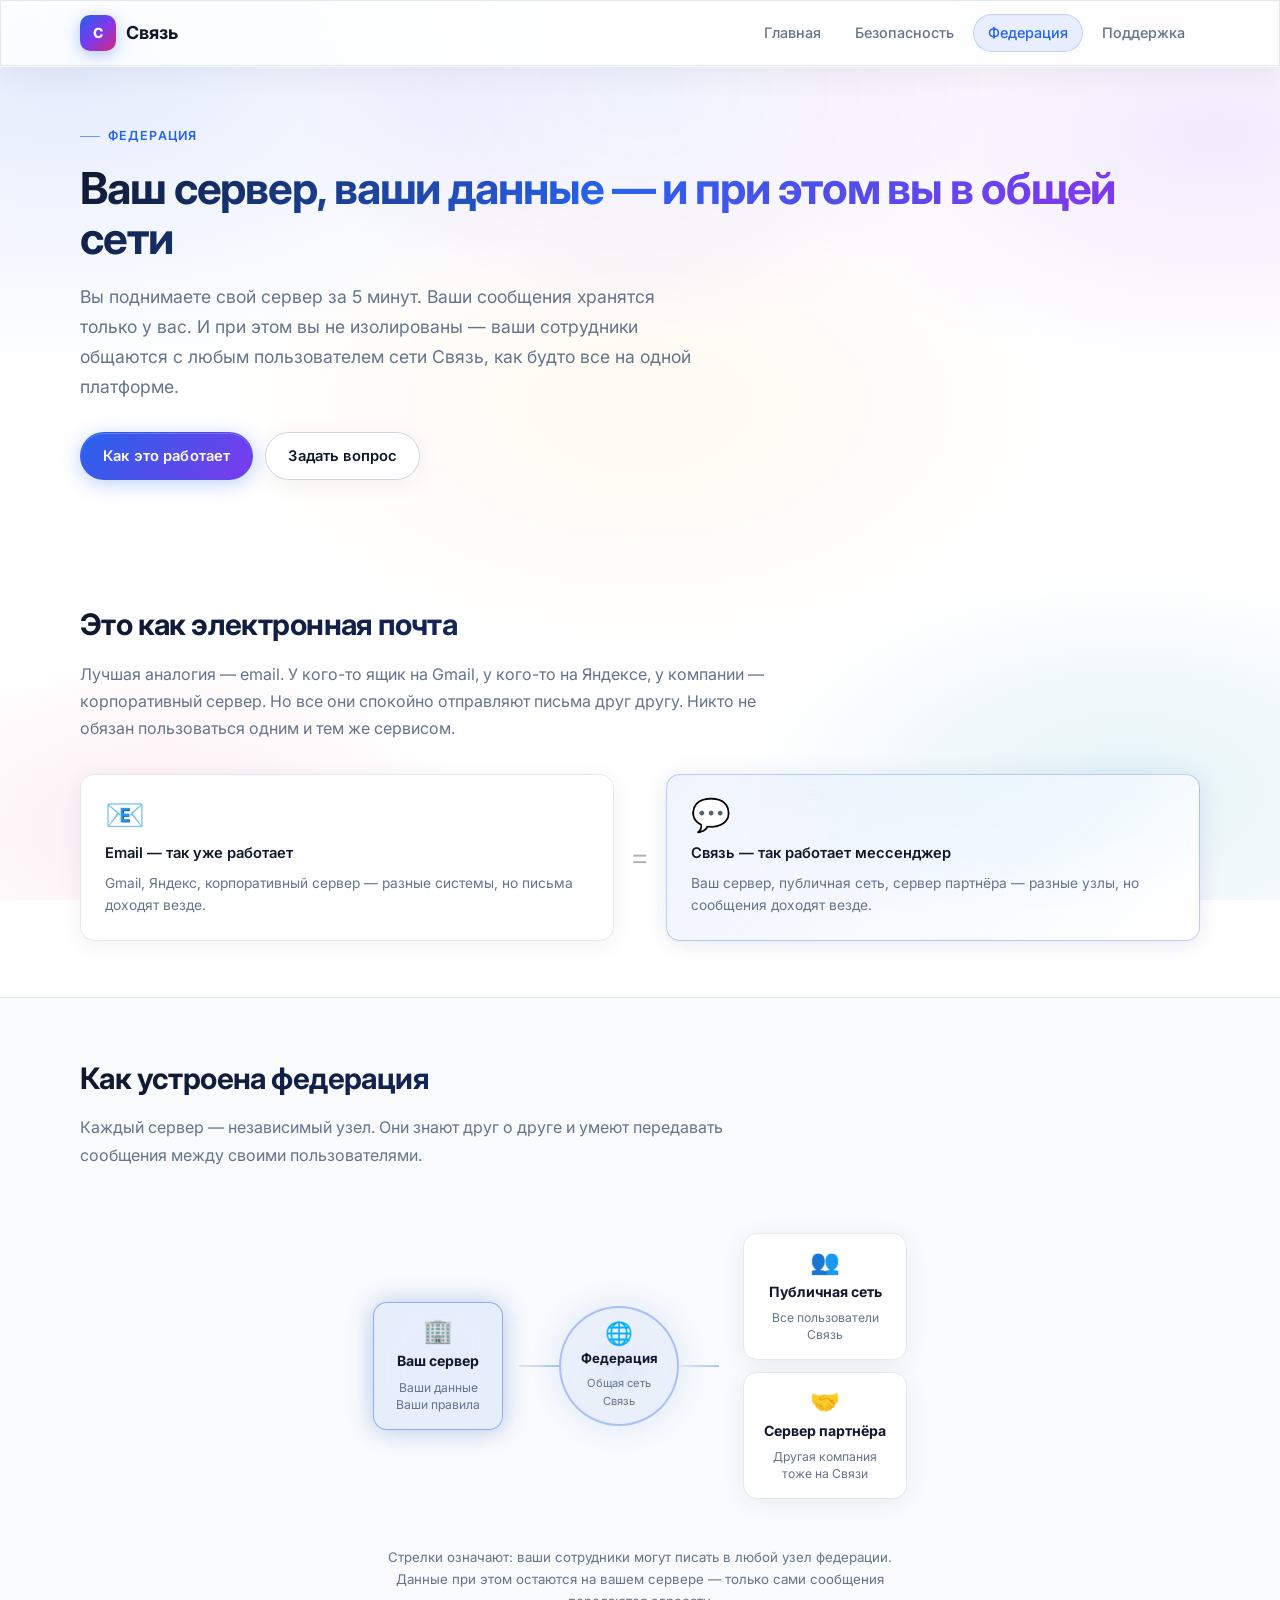
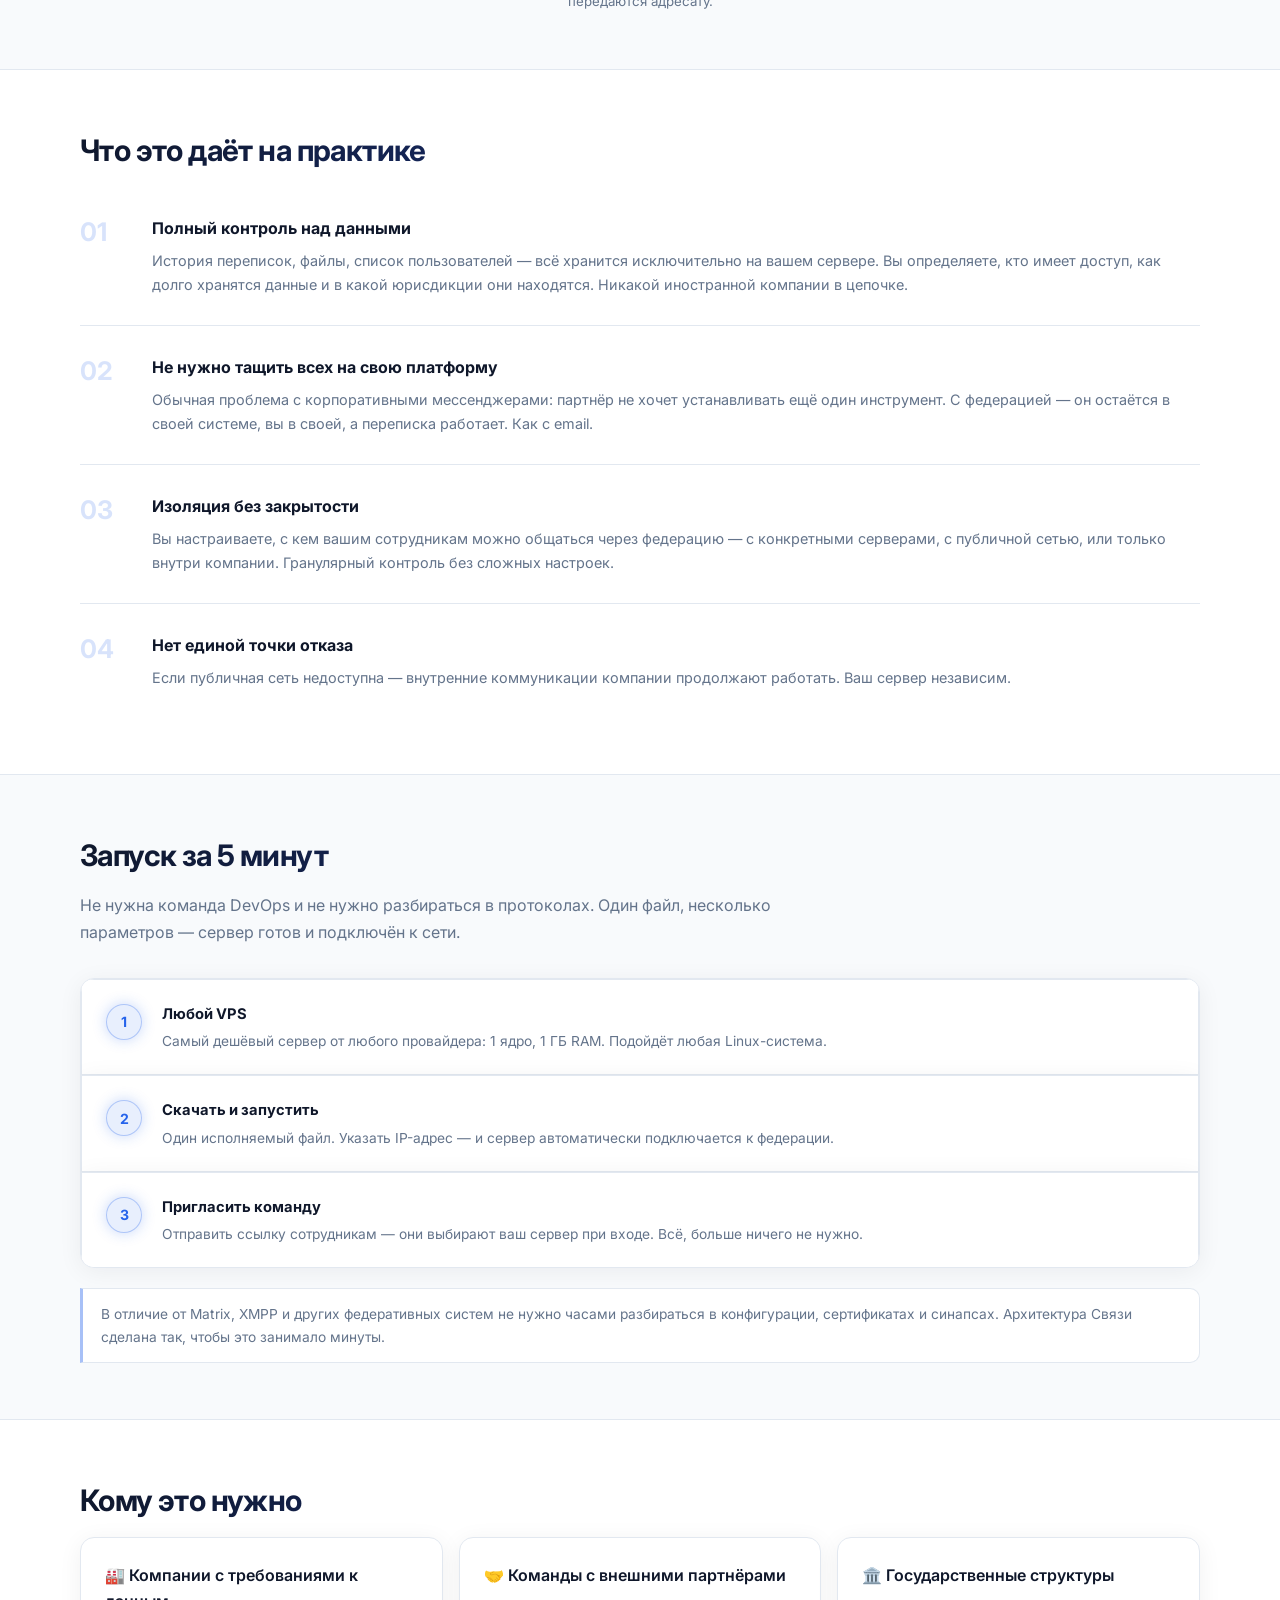
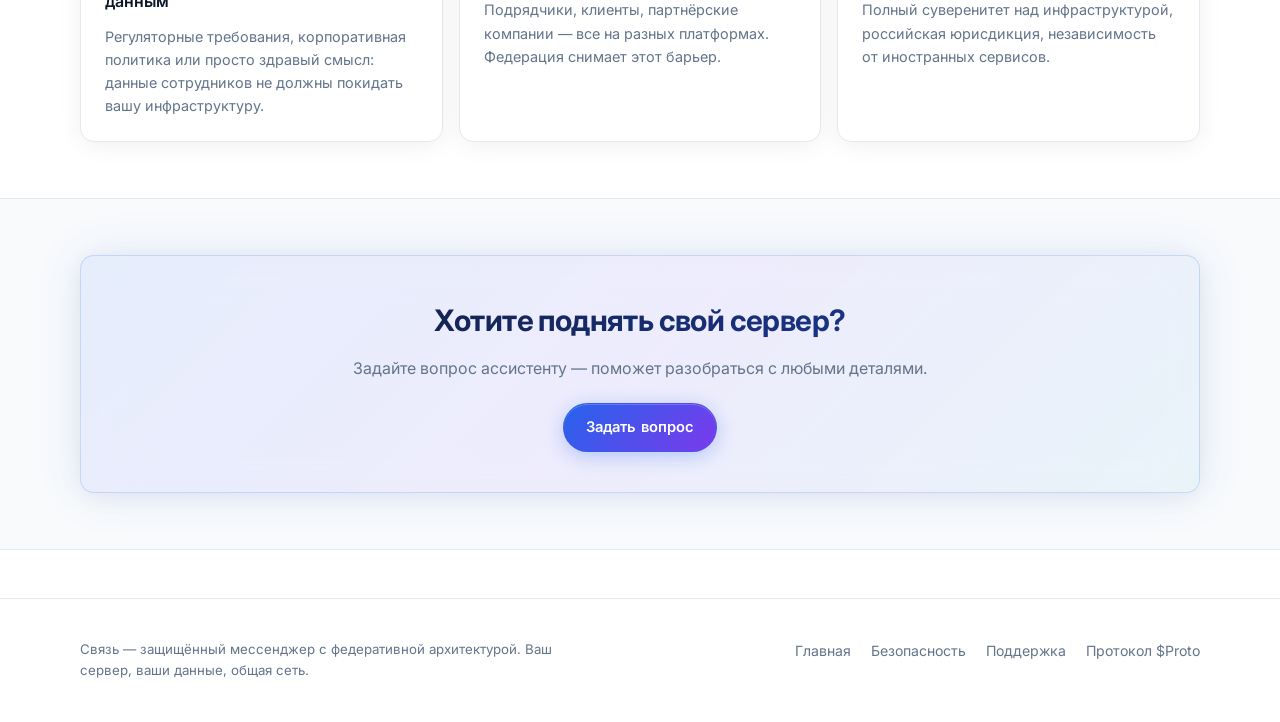
==== site/federation.html @ 1b4e2ef4 "Initial commit: project setup with static site and documentation Made-with: Cursor" ====
<!DOCTYPE html>
<html lang="ru">
<head>
  <meta charset="utf-8" />
  <meta name="viewport" content="width=device-width, initial-scale=1" />
  <title>Федерация — Связь</title>
  <meta name="description" content="Свой сервер Связи за 5 минут — ваши данные у вас, но вы в общей сети. Федерация: как email, только для мессенджера." />
  <link rel="preconnect" href="https://fonts.googleapis.com" />
  <link rel="preconnect" href="https://fonts.gstatic.com" crossorigin />
  <link href="https://fonts.googleapis.com/css2?family=Inter:wght@400;500;600;700&display=swap" rel="stylesheet" />
  <link rel="stylesheet" href="css/styles.css" />
  <script src="js/site.js" defer></script>
</head>
<body>
  <header class="site-header">
    <div class="container inner">
      <a class="logo" href="index.html">
        <span class="logo-mark">С</span>
        Связь
      </a>
      <nav class="nav" aria-label="Основное меню">
        <a href="index.html">Главная</a>
        <a href="security.html">Безопасность</a>
        <a href="federation.html" aria-current="page">Федерация</a>
        <a href="support.html">Поддержка</a>
      </nav>
    </div>
  </header>

  <main>
    <section class="hero" style="padding-top: 52px;">
      <div class="container">
        <p class="hero-kicker">Федерация</p>
        <h1>Ваш сервер, ваши данные — и при этом вы в общей сети</h1>
        <p class="hero-lead">
          Вы поднимаете свой сервер за 5 минут. Ваши сообщения хранятся только у вас. И при этом вы не изолированы — ваши сотрудники общаются с любым пользователем сети Связь, как будто все на одной платформе.
        </p>
        <div class="hero-actions">
          <a class="btn btn-primary" href="#how-it-works">Как это работает</a>
          <a class="btn btn-ghost" href="support.html">Задать вопрос</a>
        </div>
      </div>
    </section>

    <section class="section-no-reveal">
      <div class="container">
        <h2 data-ai="fade-up" data-ai-delay="0">Это как электронная почта</h2>
        <p class="section-lead" data-ai="fade-up" data-ai-delay="0.06">Лучшая аналогия — email. У кого-то ящик на Gmail, у кого-то на Яндексе, у компании — корпоративный сервер. Но все они спокойно отправляют письма друг другу. Никто не обязан пользоваться одним и тем же сервисом.</p>
        <div class="fed-analogy">
          <div class="fed-analogy-col" data-ai="scale-in" data-ai-delay="0.1">
            <div class="fed-analogy-icon">📧</div>
            <p class="fed-analogy-title">Email — так уже работает</p>
            <p class="fed-analogy-text">Gmail, Яндекс, корпоративный сервер — разные системы, но письма доходят везде.</p>
          </div>
          <div class="fed-analogy-eq" data-ai="fade-up" data-ai-delay="0.2">=</div>
          <div class="fed-analogy-col fed-analogy-col--accent" data-ai="scale-in" data-ai-delay="0.22">
            <div class="fed-analogy-icon">💬</div>
            <p class="fed-analogy-title">Связь — так работает мессенджер</p>
            <p class="fed-analogy-text">Ваш сервер, публичная сеть, сервер партнёра — разные узлы, но сообщения доходят везде.</p>
          </div>
        </div>
      </div>
    </section>

    <section class="alt section-no-reveal" id="how-it-works">
      <div class="container">
        <h2 data-ai="fade-up" data-ai-delay="0">Как устроена федерация</h2>
        <p class="section-lead" data-ai="fade-up" data-ai-delay="0.06">Каждый сервер — независимый узел. Они знают друг о друге и умеют передавать сообщения между своими пользователями.</p>

        <div class="fed-diagram" data-ai="blur-in" data-ai-delay="0.12">
          <div class="fed-node fed-node--you">
            <div class="fed-node-icon">🏢</div>
            <strong>Ваш сервер</strong>
            <span>Ваши данные<br>Ваши правила</span>
          </div>

          <div class="fed-lines">
            <div class="fed-line"></div>
            <div class="fed-center-node">
              <div class="fed-center-icon">🌐</div>
              <strong>Федерация</strong>
              <span>Общая сеть Связь</span>
            </div>
            <div class="fed-line"></div>
          </div>

          <div class="fed-others">
            <div class="fed-node fed-node--other">
              <div class="fed-node-icon">👥</div>
              <strong>Публичная сеть</strong>
              <span>Все пользователи<br>Связь</span>
            </div>
            <div class="fed-node fed-node--other">
              <div class="fed-node-icon">🤝</div>
              <strong>Сервер партнёра</strong>
              <span>Другая компания<br>тоже на Связи</span>
            </div>
          </div>
        </div>

        <div class="fed-caption" data-ai="fade-up" data-ai-delay="0.18">
          Стрелки означают: ваши сотрудники могут писать в любой узел федерации. Данные при этом остаются на вашем сервере — только сами сообщения передаются адресату.
        </div>
      </div>
    </section>

    <section class="section-no-reveal">
      <div class="container">
        <h2 data-ai="fade-up" data-ai-delay="0">Что это даёт на практике</h2>
        <div class="principles">
          <article class="principle-item" data-ai="slide-right" data-ai-delay="0.06">
            <div class="principle-num">01</div>
            <div>
              <h3>Полный контроль над данными</h3>
              <p>История переписок, файлы, список пользователей — всё хранится исключительно на вашем сервере. Вы определяете, кто имеет доступ, как долго хранятся данные и в какой юрисдикции они находятся. Никакой иностранной компании в цепочке.</p>
            </div>
          </article>
          <article class="principle-item" data-ai="slide-right" data-ai-delay="0.14">
            <div class="principle-num">02</div>
            <div>
              <h3>Не нужно тащить всех на свою платформу</h3>
              <p>Обычная проблема с корпоративными мессенджерами: партнёр не хочет устанавливать ещё один инструмент. С федерацией — он остаётся в своей системе, вы в своей, а переписка работает. Как с email.</p>
            </div>
          </article>
          <article class="principle-item" data-ai="slide-right" data-ai-delay="0.22">
            <div class="principle-num">03</div>
            <div>
              <h3>Изоляция без закрытости</h3>
              <p>Вы настраиваете, с кем вашим сотрудникам можно общаться через федерацию — с конкретными серверами, с публичной сетью, или только внутри компании. Гранулярный контроль без сложных настроек.</p>
            </div>
          </article>
          <article class="principle-item" data-ai="slide-right" data-ai-delay="0.3">
            <div class="principle-num">04</div>
            <div>
              <h3>Нет единой точки отказа</h3>
              <p>Если публичная сеть недоступна — внутренние коммуникации компании продолжают работать. Ваш сервер независим.</p>
            </div>
          </article>
        </div>
      </div>
    </section>

    <section class="alt section-no-reveal">
      <div class="container">
        <h2 data-ai="fade-up" data-ai-delay="0">Запуск за 5 минут</h2>
        <p class="section-lead" data-ai="fade-up" data-ai-delay="0.06">Не нужна команда DevOps и не нужно разбираться в протоколах. Один файл, несколько параметров — сервер готов и подключён к сети.</p>
        <div class="setup-steps">
          <div class="setup-step" data-ai="fade-up" data-ai-delay="0.1">
            <div class="setup-num">1</div>
            <div class="setup-text">
              <strong>Любой VPS</strong>
              <p>Самый дешёвый сервер от любого провайдера: 1 ядро, 1 ГБ RAM. Подойдёт любая Linux-система.</p>
            </div>
          </div>
          <div class="setup-step" data-ai="fade-up" data-ai-delay="0.18">
            <div class="setup-num">2</div>
            <div class="setup-text">
              <strong>Скачать и запустить</strong>
              <p>Один исполняемый файл. Указать IP-адрес — и сервер автоматически подключается к федерации.</p>
            </div>
          </div>
          <div class="setup-step" data-ai="fade-up" data-ai-delay="0.26">
            <div class="setup-num">3</div>
            <div class="setup-text">
              <strong>Пригласить команду</strong>
              <p>Отправить ссылку сотрудникам — они выбирают ваш сервер при входе. Всё, больше ничего не нужно.</p>
            </div>
          </div>
        </div>
        <p class="fed-setup-note" data-ai="fade-up" data-ai-delay="0.32">В отличие от Matrix, XMPP и других федеративных систем не нужно часами разбираться в конфигурации, сертификатах и синапсах. Архитектура Связи сделана так, чтобы это занимало минуты.</p>
      </div>
    </section>

    <section class="section-no-reveal">
      <div class="container">
        <h2 data-ai="fade-up" data-ai-delay="0">Кому это нужно</h2>
        <div class="grid-3">
          <article class="card" data-ai="scale-in" data-ai-delay="0.08">
            <h3>🏭 Компании с требованиями к данным</h3>
            <p>Регуляторные требования, корпоративная политика или просто здравый смысл: данные сотрудников не должны покидать вашу инфраструктуру.</p>
          </article>
          <article class="card" data-ai="scale-in" data-ai-delay="0.16">
            <h3>🤝 Команды с внешними партнёрами</h3>
            <p>Подрядчики, клиенты, партнёрские компании — все на разных платформах. Федерация снимает этот барьер.</p>
          </article>
          <article class="card" data-ai="scale-in" data-ai-delay="0.24">
            <h3>🏛️ Государственные структуры</h3>
            <p>Полный суверенитет над инфраструктурой, российская юрисдикция, независимость от иностранных сервисов.</p>
          </article>
        </div>
      </div>
    </section>

    <section class="alt section-no-reveal">
      <div class="container cta-strip" data-ai="scale-in" data-ai-delay="0.06">
        <h2>Хотите поднять свой сервер?</h2>
        <p>Задайте вопрос ассистенту — поможет разобраться с любыми деталями.</p>
        <a class="btn btn-primary" href="support.html">Задать вопрос</a>
      </div>
    </section>
  </main>

  <footer class="site-footer">
    <div class="container inner">
      <p class="footer-copy">Связь — защищённый мессенджер с федеративной архитектурой. Ваш сервер, ваши данные, общая сеть.</p>
      <div class="footer-links">
        <a href="index.html">Главная</a>
        <a href="security.html">Безопасность</a>
        <a href="support.html">Поддержка</a>
        <a href="../PROTOCOL_ru.md">Протокол $Proto</a>
      </div>
    </div>
  </footer>
</body>
</html>
---- site/css/styles.css ----
/* ============================================================
   Связь — светлая тема, яркие акценты
   ============================================================ */

@import url('https://fonts.googleapis.com/css2?family=Inter:wght@400;500;600;700&display=swap');

/* ── Tokens ─────────────────────────────────────────────────── */
:root {
  --bg:             #ffffff;
  --bg-soft:        #f8fafc;
  --bg-alt:         #f1f5f9;

  --glass-bg:       #ffffff;
  --glass-bg-2:     #f8fafc;
  --glass-border:   #e2e8f0;
  --glass-border-2: #cbd5e1;
  --glass-shine:    rgba(255, 255, 255, 0.9);
  --glass-blur:     blur(20px) saturate(180%);

  --text:           #0f172a;
  --text-muted:     #64748b;
  --text-dim:       rgba(15, 23, 42, 0.35);

  --accent:         #2563eb;
  --accent-2:       #7c3aed;
  --accent-cyan:    #0891b2;
  --accent-pink:    #db2777;
  --accent-hover:   #1d4ed8;
  --accent-glow:    rgba(37, 99, 235, 0.25);
  --accent-dim:     rgba(37, 99, 235, 0.1);

  --radius:         14px;
  --radius-sm:      10px;
  --font:           "Inter", system-ui, -apple-system, "Segoe UI", sans-serif;
  --max:            1120px;

  --shadow-card:    0 4px 24px rgba(15, 23, 42, 0.06);
  --shadow-hover:   0 12px 40px rgba(15, 23, 42, 0.12);
  --shadow-glass:     0 8px 32px rgba(15, 23, 42, 0.08);
}

/* ── Reset ───────────────────────────────────────────────────── */
*, *::before, *::after { box-sizing: border-box; margin: 0; padding: 0; }
html { scroll-behavior: smooth; }

/* ── Base ────────────────────────────────────────────────────── */
body {
  font-family: var(--font);
  font-size: 16px;
  line-height: 1.65;
  color: var(--text);
  background: var(--bg);
  min-height: 100vh;
  -webkit-font-smoothing: antialiased;
  color-scheme: light;
}

/* Яркие пятна на белом */
body::before {
  content: "";
  position: fixed;
  inset: 0;
  z-index: -2;
  background:
    radial-gradient(ellipse 85% 65% at 5% 8%,   rgba(37, 99, 235, 0.12) 0%, transparent 52%),
    radial-gradient(ellipse 70% 55% at 95% 15%,  rgba(124, 58, 237, 0.1) 0%, transparent 50%),
    radial-gradient(ellipse 55% 45% at 88% 88%,  rgba(8, 145, 178, 0.11) 0%, transparent 55%),
    radial-gradient(ellipse 50% 40% at 12% 92%,  rgba(219, 39, 119, 0.08) 0%, transparent 50%),
    radial-gradient(ellipse 60% 50% at 50% 45%,  rgba(245, 158, 11, 0.06) 0%, transparent 55%),
    var(--bg);
  pointer-events: none;
  animation: meshPulse 20s ease-in-out infinite alternate;
}

@keyframes meshPulse {
  0%   { opacity: 1; }
  50%  { opacity: 0.92; }
  100% { opacity: 1; }
}

/* ── Utilities ───────────────────────────────────────────────── */
a { color: var(--accent); text-decoration: none; transition: color 0.15s; }
a:hover { color: var(--accent-hover); }

.container {
  width: min(100% - 40px, var(--max));
  margin-inline: auto;
}

.visually-hidden {
  position: absolute; width: 1px; height: 1px; padding: 0;
  margin: -1px; overflow: hidden; clip: rect(0,0,0,0); white-space: nowrap; border: 0;
}

/* ── Glass mixin ─────────────────────────────────────────────── */
.glass,
.card,
.site-header,
.chat-wrap,
.chat-header,
.chat-form,
.support-contact-card,
.support-toc,
.network-card,
.fed-node,
.setup-steps,
.setup-step,
.fed-analogy-col,
.table-wrap,
.faq-section--cta,
.pre-block,
.cta-strip {
  background: var(--glass-bg);
  backdrop-filter: var(--glass-blur);
  -webkit-backdrop-filter: var(--glass-blur);
  border: 1px solid var(--glass-border);
  box-shadow: var(--shadow-card);
}

/* ── Header ──────────────────────────────────────────────────── */
.site-header {
  position: sticky;
  top: 0;
  z-index: 50;
  background: rgba(255, 255, 255, 0.82) !important;
  border-bottom: 1px solid var(--glass-border) !important;
  border-radius: 0;
  box-shadow: 0 1px 0 rgba(255,255,255,0.8), 0 8px 32px rgba(15, 23, 42, 0.06) !important;
  transition: box-shadow 0.45s cubic-bezier(0.16, 1, 0.3, 1), border-color 0.35s ease, background 0.35s ease;
}

.site-header.is-scrolled {
  background: rgba(255, 255, 255, 0.94) !important;
  border-bottom-color: rgba(37, 99, 235, 0.08) !important;
  box-shadow: 0 1px 0 rgba(255,255,255,0.95), 0 12px 40px rgba(15, 23, 42, 0.08) !important;
}

.site-header .inner {
  display: flex;
  align-items: center;
  justify-content: space-between;
  min-height: 64px;
  gap: 24px;
}

.logo {
  display: flex;
  align-items: center;
  gap: 10px;
  font-weight: 700;
  font-size: 1.12rem;
  color: var(--text);
  transition: transform 0.35s cubic-bezier(0.16, 1, 0.3, 1);
}
.logo:hover { color: var(--text); transform: translateY(-1px); }

.logo-mark {
  width: 36px;
  height: 36px;
  border-radius: 10px;
  background: linear-gradient(135deg, #2563eb, #7c3aed, #db2777);
  box-shadow: 0 4px 16px rgba(37, 99, 235, 0.35);
  display: grid;
  place-items: center;
  font-size: 14px;
  font-weight: 800;
  color: #fff;
  transition: transform 0.4s cubic-bezier(0.16, 1, 0.3, 1), box-shadow 0.4s ease;
}
.logo:hover .logo-mark {
  transform: scale(1.04) rotate(-2deg);
  box-shadow: 0 6px 22px rgba(37, 99, 235, 0.45);
}

.nav {
  display: flex;
  flex-wrap: wrap;
  align-items: center;
  gap: 4px;
}

.nav a {
  color: var(--text-muted);
  font-size: 0.9rem;
  font-weight: 500;
  padding: 6px 14px;
  border-radius: 999px;
  border: 1px solid transparent;
  transition:
    color 0.25s ease,
    background 0.25s ease,
    border-color 0.25s ease,
    transform 0.3s cubic-bezier(0.16, 1, 0.3, 1);
}
.nav a:hover {
  color: var(--text);
  background: var(--glass-bg);
  border-color: var(--glass-border);
  transform: translateY(-1px);
}
.nav a[aria-current="page"] {
  color: var(--accent);
  background: var(--accent-dim);
  border-color: rgba(37, 99, 235, 0.22);
}

/* ── Buttons ─────────────────────────────────────────────────── */
.btn {
  display: inline-flex;
  align-items: center;
  justify-content: center;
  padding: 11px 22px;
  border-radius: 999px;
  font-weight: 600;
  font-size: 0.92rem;
  border: 1px solid transparent;
  cursor: pointer;
  transition: transform 0.35s cubic-bezier(0.16, 1, 0.3, 1), box-shadow 0.35s ease, background 0.25s ease, border-color 0.25s ease, color 0.2s ease;
  letter-spacing: 0.01em;
}

.btn-primary {
  background: linear-gradient(135deg, #2563eb, #7c3aed);
  color: #fff;
  border-color: rgba(37, 99, 235, 0.35);
  box-shadow: 0 4px 20px rgba(37, 99, 235, 0.3), inset 0 1px 0 rgba(255,255,255,0.2);
}
.btn-primary:hover {
  background: linear-gradient(135deg, #1d4ed8, #6d28d9);
  color: #fff;
  box-shadow: 0 8px 28px rgba(37, 99, 235, 0.4), inset 0 1px 0 rgba(255,255,255,0.2);
  transform: translateY(-1px);
}

.btn-ghost {
  background: #fff;
  backdrop-filter: var(--glass-blur);
  color: var(--text);
  border-color: var(--glass-border-2);
  box-shadow: var(--shadow-card);
}
.btn-ghost:hover {
  background: var(--bg-soft);
  color: var(--accent);
  border-color: rgba(37, 99, 235, 0.35);
  transform: translateY(-1px);
}

/* ── Hero ────────────────────────────────────────────────────── */
.hero {
  padding: 80px 0 64px;
  position: relative;
  overflow: hidden;
}

.hero::after {
  content: "";
  position: absolute;
  top: -50%;
  left: 50%;
  transform: translateX(-50%);
  width: 720px;
  height: 520px;
  background: radial-gradient(ellipse at 50% 50%, rgba(37, 99, 235, 0.08) 0%, rgba(124, 58, 237, 0.05) 40%, transparent 68%);
  pointer-events: none;
}

.hero h1 {
  font-size: clamp(1.9rem, 4vw, 2.75rem);
  font-weight: 700;
  line-height: 1.15;
  margin: 0 0 18px;
  letter-spacing: -0.025em;
  background: linear-gradient(135deg, #0f172a 0%, #2563eb 45%, #7c3aed 85%);
  -webkit-background-clip: text;
  -webkit-text-fill-color: transparent;
  background-clip: text;
}

.hero-kicker {
  font-size: 0.78rem;
  font-weight: 600;
  text-transform: uppercase;
  letter-spacing: 0.09em;
  color: var(--accent);
  margin: 0 0 16px;
  display: inline-flex;
  align-items: center;
  gap: 8px;
}
.hero-kicker::before {
  content: "";
  display: inline-block;
  width: 20px;
  height: 1px;
  background: var(--accent);
  opacity: 0.6;
}

.hero-lead {
  font-size: 1.1rem;
  color: var(--text-muted);
  max-width: 620px;
  margin: 0 0 30px;
  line-height: 1.7;
}

.hero-tags {
  display: flex;
  flex-wrap: wrap;
  gap: 8px;
  margin-bottom: 28px;
}

.tag {
  font-size: 0.78rem;
  padding: 5px 12px;
  border-radius: 999px;
  background: var(--bg-soft);
  border: 1px solid var(--glass-border);
  color: var(--text-muted);
}

.hero-actions {
  display: flex;
  flex-wrap: wrap;
  gap: 12px;
}

/* ── Sections ────────────────────────────────────────────────── */
section { padding: 56px 0; }

section.alt {
  background: var(--bg-soft);
  border-block: 1px solid var(--glass-border);
}

section.pillars { padding: 0 0 48px; }

h2 {
  font-size: clamp(1.45rem, 2.4vw, 1.85rem);
  font-weight: 700;
  letter-spacing: -0.02em;
  margin: 0 0 12px;
  color: var(--text);
  background: linear-gradient(135deg, #0f172a 0%, #1e40af 100%);
  -webkit-background-clip: text;
  -webkit-text-fill-color: transparent;
  background-clip: text;
}

.section-lead {
  color: var(--text-muted);
  max-width: 720px;
  margin: 0 0 32px;
  line-height: 1.7;
}

/* ── Cards ───────────────────────────────────────────────────── */
.grid-3 {
  display: grid;
  grid-template-columns: repeat(auto-fit, minmax(260px, 1fr));
  gap: 16px;
}

.card {
  border-radius: var(--radius);
  padding: 24px;
  transition:
    transform 0.45s cubic-bezier(0.16, 1, 0.3, 1),
    box-shadow 0.45s cubic-bezier(0.16, 1, 0.3, 1),
    border-color 0.3s ease;
}
.card:hover {
  transform: translateY(-4px);
  box-shadow: var(--shadow-hover);
  border-color: rgba(37, 99, 235, 0.12);
}
.card h3 {
  margin: 0 0 10px;
  font-size: 1rem;
  font-weight: 600;
  color: var(--text);
}
.card p {
  margin: 0;
  color: var(--text-muted);
  font-size: 0.9rem;
  line-height: 1.6;
}

.card--pillar { text-align: center; }
.pillar-icon { font-size: 2rem; margin-bottom: 14px; line-height: 1; }

/* ── Table ───────────────────────────────────────────────────── */
.table-wrap {
  overflow-x: auto;
  border-radius: var(--radius);
  margin-top: 24px;
}

table.compare {
  width: 100%;
  border-collapse: collapse;
  font-size: 0.86rem;
}

.compare th,
.compare td {
  padding: 12px 16px;
  text-align: left;
  border-bottom: 1px solid var(--glass-border);
  vertical-align: top;
  min-width: 120px;
}

.compare th {
  color: var(--text-muted);
  font-weight: 600;
  font-size: 0.78rem;
  text-transform: uppercase;
  letter-spacing: 0.04em;
  white-space: nowrap;
  background: var(--bg-alt);
}

.compare tr:last-child td { border-bottom: none; }

.compare td:first-child {
  color: var(--text);
  font-weight: 500;
}

.compare .col-proto {
  color: var(--accent);
}
.compare tr:hover td { background: rgba(37, 99, 235, 0.04); }

/* ── Feature list ────────────────────────────────────────────── */
.feature-list {
  list-style: none;
  padding: 0;
  margin: 0;
}
.feature-list li {
  position: relative;
  padding-left: 20px;
  margin-bottom: 10px;
  color: var(--text-muted);
  font-size: 0.9rem;
  line-height: 1.6;
}
.feature-list li::before {
  content: "";
  position: absolute;
  left: 0;
  top: 0.55em;
  width: 6px;
  height: 6px;
  border-radius: 50%;
  background: var(--accent);
  box-shadow: 0 0 6px var(--accent-glow);
}

/* ── Pre block ───────────────────────────────────────────────── */
.pre-block {
  border-radius: var(--radius);
  padding: 20px 24px;
  overflow-x: auto;
  font-family: ui-monospace, "SF Mono", Menlo, monospace;
  font-size: 0.76rem;
  line-height: 1.55;
  color: #334155;
  background: var(--bg-alt) !important;
  white-space: pre;
  margin: 0;
}

/* ── Forms ───────────────────────────────────────────────────── */
.form { max-width: 480px; }
.form label {
  display: block;
  font-size: 0.82rem;
  font-weight: 500;
  color: var(--text-muted);
  margin-bottom: 6px;
  text-transform: uppercase;
  letter-spacing: 0.04em;
}
.form input,
.form textarea,
.form select {
  width: 100%;
  padding: 12px 16px;
  border-radius: var(--radius-sm);
  border: 1px solid var(--glass-border);
  background: var(--glass-bg);
  backdrop-filter: var(--glass-blur);
  color: var(--text);
  font: inherit;
  font-size: 0.92rem;
  margin-bottom: 14px;
  transition: border-color 0.15s, box-shadow 0.15s;
}
.form input:focus,
.form textarea:focus,
.form select:focus {
  outline: none;
  border-color: rgba(37, 99, 235, 0.45);
  box-shadow: 0 0 0 3px var(--accent-dim);
}
.form textarea { min-height: 120px; resize: vertical; }
.form-note { font-size: 0.78rem; color: var(--text-muted); margin-top: 12px; }
.form--support { max-width: 100%; }

/* ── CTA strip ───────────────────────────────────────────────── */
.cta-strip {
  border-radius: var(--radius);
  padding: 40px;
  text-align: center;
  background: linear-gradient(135deg, rgba(37, 99, 235, 0.08), rgba(124, 58, 237, 0.07), rgba(8, 145, 178, 0.06)) !important;
  border-color: rgba(37, 99, 235, 0.18) !important;
  box-shadow: var(--shadow-card), 0 0 48px rgba(37, 99, 235, 0.1) !important;
}
.cta-strip h2 { margin-bottom: 10px; }
.cta-strip p { color: var(--text-muted); margin: 0 0 22px; }

/* ── Footer ──────────────────────────────────────────────────── */
.site-footer {
  padding: 40px 0;
  border-top: 1px solid var(--glass-border);
  margin-top: 48px;
}
.site-footer .inner {
  display: flex;
  flex-wrap: wrap;
  gap: 20px;
  justify-content: space-between;
  align-items: flex-start;
}
.footer-copy { font-size: 0.83rem; color: var(--text-muted); max-width: 480px; }
.footer-links { display: flex; flex-wrap: wrap; gap: 12px 20px; }
.footer-links a { color: var(--text-muted); font-size: 0.88rem; }
.footer-links a:hover { color: var(--text); }

/* ── Layout helpers ──────────────────────────────────────────── */
.split {
  display: grid;
  grid-template-columns: 1fr 1fr;
  gap: 32px;
  align-items: start;
}
@media (max-width: 768px) {
  .split { grid-template-columns: 1fr; }
  .nav { justify-content: flex-end; }
}

/* ── Security / flow ─────────────────────────────────────────── */
.security-flow {
  display: flex;
  flex-wrap: wrap;
  align-items: flex-start;
  gap: 12px;
  margin-top: 24px;
}
.flow-step {
  flex: 1;
  min-width: 200px;
  display: flex;
  flex-direction: column;
  gap: 10px;
}
.flow-num {
  width: 36px;
  height: 36px;
  border-radius: 50%;
  background: var(--accent-dim);
  border: 1px solid rgba(37,99,235,0.3);
  box-shadow: 0 0 16px var(--accent-glow);
  color: var(--accent);
  font-weight: 700;
  font-size: 0.88rem;
  display: grid;
  place-items: center;
  flex-shrink: 0;
}
.flow-text strong { display: block; font-size: 0.92rem; margin-bottom: 6px; }
.flow-text p { margin: 0; font-size: 0.86rem; color: var(--text-muted); line-height: 1.6; }
.flow-arrow { font-size: 1.2rem; color: var(--text-dim); align-self: center; padding-top: 4px; }
@media (max-width: 640px) {
  .flow-arrow { display: none; }
  .security-flow { flex-direction: column; }
}

/* ── Principles ──────────────────────────────────────────────── */
.principles { display: flex; flex-direction: column; gap: 0; }

.principle-item {
  display: flex;
  gap: 24px;
  align-items: flex-start;
  padding: 28px 0;
  border-bottom: 1px solid var(--glass-border);
  transition: background 0.15s;
}
.principle-item:last-child { border-bottom: none; }
.principle-num {
  font-size: 1.6rem;
  font-weight: 700;
  color: rgba(37, 99, 235, 0.18);
  line-height: 1;
  flex-shrink: 0;
  width: 48px;
  padding-top: 4px;
}
.principle-item h3 { margin: 0 0 8px; font-size: 1rem; color: var(--text); }
.principle-item p { margin: 0; color: var(--text-muted); font-size: 0.9rem; line-height: 1.65; }

/* ── Network block ───────────────────────────────────────────── */
.network-options {
  display: grid;
  grid-template-columns: 1fr auto 1fr;
  gap: 0;
  align-items: center;
  margin: 28px 0;
}
@media (max-width: 700px) {
  .network-options { grid-template-columns: 1fr; }
  .network-divider { text-align: center; padding: 8px 0; }
}
.network-card {
  border-radius: var(--radius);
  padding: 24px;
}
.network-card--highlight {
  border-color: rgba(37,99,235,0.3) !important;
  background: linear-gradient(135deg, rgba(37,99,235,0.07), var(--glass-bg)) !important;
  box-shadow: var(--shadow-card), 0 0 32px rgba(37,99,235,0.06) !important;
}
.network-icon { font-size: 1.75rem; margin-bottom: 10px; line-height: 1; }
.network-card h3 { margin: 0 0 4px; font-size: 1.02rem; }
.network-sub { font-size: 0.8rem; color: var(--text-muted); }
.network-divider {
  padding: 0 20px;
  display: flex;
  align-items: center;
  justify-content: center;
}
.network-divider span { font-size: 0.82rem; color: var(--text-muted); text-transform: uppercase; letter-spacing: 0.05em; }
.network-schema {
  display: flex;
  flex-wrap: wrap;
  align-items: center;
  justify-content: center;
  gap: 0;
  margin: 12px 0 20px;
  padding: 20px;
  border-radius: var(--radius);
}
.ns-node {
  text-align: center;
  font-size: 0.83rem;
  font-weight: 600;
  padding: 10px 18px;
  border-radius: var(--radius-sm);
  border: 1px solid var(--glass-border);
  background: var(--glass-bg);
  line-height: 1.4;
}
.ns-node span { display: block; font-size: 0.73rem; font-weight: 400; color: var(--text-muted); margin-top: 2px; }
.ns-node--your { border-color: rgba(37,99,235,0.4); color: var(--accent); box-shadow: 0 0 16px var(--accent-glow); }
.ns-node--fed  { border-color: rgba(5, 150, 105, 0.4); color: #059669; box-shadow: 0 4px 14px rgba(5, 150, 105, 0.15); }
.ns-node--other { color: var(--text-muted); }
.ns-arrow { font-size: 1rem; color: var(--text-dim); padding: 0 10px; }
.network-note {
  font-size: 0.86rem;
  color: var(--text-muted);
  margin: 0;
  padding: 14px 18px;
  background: var(--glass-bg);
  border: 1px solid var(--glass-border);
  border-left: 3px solid rgba(37,99,235,0.4);
  border-radius: 0 var(--radius-sm) var(--radius-sm) 0;
  backdrop-filter: var(--glass-blur);
}

/* ── AI Chat ─────────────────────────────────────────────────── */
.chat-page { display: flex; flex-direction: column; min-height: 100vh; }

.chat-main {
  flex: 1;
  display: flex;
  align-items: stretch;
  justify-content: center;
  padding: 32px 20px;
}

.chat-wrap {
  width: min(100%, 720px);
  display: flex;
  flex-direction: column;
  border-radius: var(--radius);
  overflow: hidden;
  height: calc(100vh - 64px - 32px - 32px - 120px);
  min-height: 480px;
}

.chat-header {
  display: flex;
  align-items: center;
  gap: 12px;
  padding: 16px 20px;
  border-bottom: 1px solid var(--glass-border);
  border-radius: 0;
  flex-shrink: 0;
}

.chat-agent-avatar {
  width: 40px;
  height: 40px;
  border-radius: 50%;
  background: linear-gradient(135deg, #2563eb, #db2777);
  box-shadow: 0 4px 14px rgba(37, 99, 235, 0.35);
  display: grid;
  place-items: center;
  font-weight: 800;
  font-size: 1rem;
  color: #fff;
  flex-shrink: 0;
}
.chat-agent-name { font-weight: 600; font-size: 0.95rem; }
.chat-agent-status { font-size: 0.78rem; color: var(--text-muted); display: flex; align-items: center; gap: 5px; }

.chat-online-dot {
  display: inline-block;
  width: 7px; height: 7px;
  border-radius: 50%;
  background: #10b981;
  box-shadow: 0 0 8px rgba(16, 185, 129, 0.55);
  flex-shrink: 0;
}

.chat-messages {
  flex: 1;
  overflow-y: auto;
  padding: 20px;
  display: flex;
  flex-direction: column;
  gap: 12px;
  scroll-behavior: smooth;
  background: var(--bg-soft);
}

.chat-msg {
  display: flex;
  flex-direction: column;
  gap: 4px;
  max-width: 78%;
}
.chat-msg--bot  { align-items: flex-start; align-self: flex-start; }
.chat-msg--user { align-items: flex-end;   align-self: flex-end; }

.chat-bubble {
  padding: 12px 16px;
  border-radius: 16px;
  font-size: 0.9rem;
  line-height: 1.65;
}
.chat-msg--bot .chat-bubble {
  background: var(--glass-bg-2);
  backdrop-filter: var(--glass-blur);
  border: 1px solid var(--glass-border);
  border-bottom-left-radius: 4px;
}
.chat-msg--user .chat-bubble {
  background: linear-gradient(135deg, #2563eb, #7c3aed);
  color: #fff;
  border-bottom-right-radius: 4px;
  box-shadow: 0 4px 16px rgba(37, 99, 235, 0.35);
}
.chat-time { font-size: 0.72rem; color: var(--text-dim); padding: 0 4px; }

.chat-msg--typing .chat-bubble {
  display: flex;
  gap: 5px;
  align-items: center;
  padding: 14px 18px;
}
.dot {
  width: 7px; height: 7px;
  border-radius: 50%;
  background: var(--text-muted);
  animation: dotPulse 1.2s ease-in-out infinite;
}
.dot:nth-child(2) { animation-delay: 0.2s; }
.dot:nth-child(3) { animation-delay: 0.4s; }
@keyframes dotPulse {
  0%, 60%, 100% { opacity: 0.3; transform: translateY(0); }
  30% { opacity: 1; transform: translateY(-3px); }
}

.chat-suggestions {
  display: flex;
  flex-wrap: wrap;
  gap: 8px;
  padding: 4px 0 8px;
}
.chat-pill {
  font: inherit;
  font-size: 0.82rem;
  padding: 7px 14px;
  border-radius: 999px;
  border: 1px solid var(--glass-border);
  background: var(--glass-bg);
  backdrop-filter: var(--glass-blur);
  color: var(--text-muted);
  cursor: pointer;
  transition: all 0.15s;
}
.chat-pill:hover {
  border-color: rgba(37,99,235,0.4);
  color: var(--accent);
  background: var(--accent-dim);
}

.chat-form {
  display: flex;
  gap: 10px;
  padding: 14px 16px;
  border-top: 1px solid var(--glass-border);
  border-radius: 0;
  flex-shrink: 0;
}
.chat-input {
  flex: 1;
  padding: 12px 16px;
  border-radius: 999px;
  border: 1px solid var(--glass-border);
  background: var(--glass-bg);
  backdrop-filter: var(--glass-blur);
  color: var(--text);
  font: inherit;
  font-size: 0.9rem;
  transition: border-color 0.15s, box-shadow 0.15s;
}
.chat-input::placeholder { color: var(--text-muted); }
.chat-input:focus {
  outline: none;
  border-color: rgba(37,99,235,0.5);
  box-shadow: 0 0 0 3px var(--accent-dim);
}
.chat-send {
  width: 44px; height: 44px;
  border-radius: 50%;
  border: none;
  background: linear-gradient(135deg, #2563eb, #7c3aed);
  box-shadow: 0 4px 16px rgba(37, 99, 235, 0.35);
  color: #fff;
  cursor: pointer;
  display: grid;
  place-items: center;
  flex-shrink: 0;
  transition: all 0.15s;
}
.chat-send:hover {
  background: linear-gradient(135deg, #1d4ed8, #6d28d9);
  box-shadow: 0 6px 22px rgba(37, 99, 235, 0.45);
  transform: scale(1.05);
}

/* ── Support / FAQ ───────────────────────────────────────────── */
.support-page { display: flex; flex-direction: column; min-height: 100vh; }

.support-page .support-hero {
  padding: 40px 0 28px;
  border-bottom: 1px solid var(--glass-border);
}

.support-kicker {
  font-size: 0.78rem;
  font-weight: 600;
  text-transform: uppercase;
  letter-spacing: 0.07em;
  color: var(--accent);
  margin: 0 0 10px;
}
.support-hero h1 { font-size: clamp(1.65rem, 3vw, 2.2rem); margin: 0 0 16px; letter-spacing: -0.02em; }
.support-intro { color: var(--text-muted); max-width: 680px; margin: 0 0 24px; line-height: 1.7; }

.support-search-wrap { max-width: 540px; margin-bottom: 16px; }
.support-search {
  width: 100%;
  padding: 14px 20px;
  border-radius: 999px;
  border: 1px solid var(--glass-border);
  background: var(--glass-bg);
  backdrop-filter: var(--glass-blur);
  color: var(--text);
  font: inherit;
  font-size: 1rem;
  box-shadow: var(--shadow-card);
  transition: border-color 0.15s, box-shadow 0.15s;
}
.support-search::placeholder { color: var(--text-muted); }
.support-search:focus {
  outline: none;
  border-color: rgba(37,99,235,0.5);
  box-shadow: var(--shadow-card), 0 0 0 3px var(--accent-dim);
}
.support-search-hint { font-size: 0.82rem; color: var(--text-muted); margin: 10px 0 0; }

.support-chips { display: flex; flex-wrap: wrap; gap: 8px; }
.support-chip {
  display: inline-block;
  padding: 7px 14px;
  border-radius: 999px;
  font-size: 0.82rem;
  font-weight: 500;
  color: var(--text-muted);
  background: var(--glass-bg);
  backdrop-filter: var(--glass-blur);
  border: 1px solid var(--glass-border);
  transition: all 0.15s;
}
.support-chip:hover { color: var(--accent); border-color: rgba(37,99,235,0.35); background: var(--accent-dim); }

.support-contacts-bar { padding: 20px 0; border-bottom: 1px solid var(--glass-border); }
.support-contacts-row {
  display: grid;
  grid-template-columns: repeat(auto-fit, minmax(220px, 1fr));
  gap: 12px;
}
.support-contact-card {
  display: flex;
  flex-direction: column;
  gap: 4px;
  padding: 18px 20px;
  border-radius: var(--radius);
  color: var(--text);
  transition: all 0.15s;
}
.support-contact-card:hover {
  color: var(--text);
  border-color: rgba(37,99,235,0.35);
  transform: translateY(-2px);
  box-shadow: var(--shadow-hover);
}
.support-contact-title { font-weight: 600; font-size: 0.92rem; }
.support-contact-meta { font-size: 0.78rem; color: var(--text-muted); }

.support-layout {
  display: grid;
  grid-template-columns: 220px minmax(0, 1fr);
  gap: 40px;
  padding-top: 40px;
  padding-bottom: 48px;
  align-items: start;
}
@media (max-width: 900px) {
  .support-layout { grid-template-columns: 1fr; gap: 24px; }
  .support-sidebar { position: static !important; }
}

.support-sidebar { position: sticky; top: 80px; }
.support-toc {
  padding: 16px;
  border-radius: var(--radius);
}
.support-toc-title { font-size: 0.72rem; font-weight: 600; text-transform: uppercase; letter-spacing: 0.05em; color: var(--text-muted); margin: 0 0 12px; }
.support-toc ul { list-style: none; }
.support-toc li { margin-bottom: 4px; }
.support-toc a { font-size: 0.88rem; color: var(--text-muted); display: block; padding: 6px 0; }
.support-toc a:hover { color: var(--accent); }

.support-content { min-width: 0; }

.faq-section { margin-bottom: 48px; scroll-margin-top: 88px; }
.faq-section h2 { padding-bottom: 12px; margin-bottom: 20px; border-bottom: 1px solid var(--glass-border); }
.faq-item { margin-bottom: 28px; }
.faq-item:last-child { margin-bottom: 0; }
.faq-item h3 { font-size: 1rem; font-weight: 600; margin: 0 0 10px; color: var(--text); }
.faq-item p { margin: 0; color: var(--text-muted); font-size: 0.9rem; line-height: 1.65; }
.faq-item code {
  font-size: 0.86em;
  padding: 2px 7px;
  border-radius: 5px;
  background: var(--glass-bg);
  border: 1px solid var(--glass-border);
  font-family: ui-monospace, monospace;
}
.faq-section--cta {
  padding: 28px;
  border-radius: var(--radius);
}

/* ── Federation page ─────────────────────────────────────────── */
.fed-analogy {
  display: grid;
  grid-template-columns: 1fr auto 1fr;
  gap: 16px;
  align-items: center;
  margin-top: 28px;
}
@media (max-width: 640px) {
  .fed-analogy { grid-template-columns: 1fr; text-align: center; }
  .fed-analogy-eq { font-size: 1.5rem; }
}
.fed-analogy-col {
  padding: 24px;
  border-radius: var(--radius);
}
.fed-analogy-col--accent {
  border-color: rgba(37,99,235,0.3) !important;
  background: linear-gradient(135deg, rgba(37,99,235,0.07), var(--glass-bg)) !important;
  box-shadow: var(--shadow-card), 0 0 28px rgba(37,99,235,0.06) !important;
}
.fed-analogy-icon { font-size: 2rem; margin-bottom: 10px; line-height: 1; }
.fed-analogy-title { font-weight: 600; margin: 0 0 6px; font-size: 0.92rem; }
.fed-analogy-text { margin: 0; font-size: 0.86rem; color: var(--text-muted); line-height: 1.6; }
.fed-analogy-eq { font-size: 2rem; color: var(--text-dim); text-align: center; font-weight: 300; }

.fed-diagram {
  display: flex;
  align-items: center;
  justify-content: center;
  flex-wrap: wrap;
  margin: 32px 0 16px;
  padding: 32px 24px;
  border-radius: var(--radius);
  gap: 0;
}
.fed-node {
  display: flex;
  flex-direction: column;
  align-items: center;
  text-align: center;
  padding: 16px 20px;
  border-radius: var(--radius);
  gap: 6px;
  min-width: 130px;
}
.fed-node--you {
  border-color: rgba(37,99,235,0.45) !important;
  background: rgba(37,99,235,0.08) !important;
  box-shadow: var(--shadow-card), 0 0 24px var(--accent-glow) !important;
}
.fed-node--other { }
.fed-node-icon { font-size: 1.5rem; line-height: 1; }
.fed-node strong { font-size: 0.88rem; color: var(--text); }
.fed-node span { font-size: 0.76rem; color: var(--text-muted); line-height: 1.4; }

.fed-lines { display: flex; align-items: center; padding: 0 16px; }
.fed-line {
  width: 40px; height: 2px;
  background: linear-gradient(90deg, var(--glass-border), rgba(37,99,235,0.35));
}
.fed-center-node {
  display: flex;
  flex-direction: column;
  align-items: center;
  text-align: center;
  padding: 20px 24px;
  border-radius: 50%;
  width: 120px; height: 120px;
  justify-content: center;
  gap: 4px;
  border: 2px solid rgba(37,99,235,0.35) !important;
  background: radial-gradient(circle, rgba(37,99,235,0.1), rgba(37,99,235,0.02)) !important;
  box-shadow: 0 0 32px rgba(37,99,235,0.12), inset 0 0 20px rgba(37,99,235,0.05) !important;
}
.fed-center-icon { font-size: 1.4rem; line-height: 1; }
.fed-center-node strong { font-size: 0.82rem; color: var(--text); }
.fed-center-node span { font-size: 0.7rem; color: var(--text-muted); }

.fed-others { display: flex; flex-direction: column; gap: 12px; padding-left: 8px; }
.fed-caption { font-size: 0.83rem; color: var(--text-muted); text-align: center; max-width: 540px; margin: 0 auto; line-height: 1.65; }

@media (max-width: 760px) {
  .fed-diagram { flex-direction: column; gap: 12px; }
  .fed-lines { flex-direction: column; padding: 8px 0; }
  .fed-line { width: 2px; height: 24px; background: linear-gradient(180deg, var(--glass-border), rgba(37,99,235,0.35)); }
  .fed-others { flex-direction: row; flex-wrap: wrap; justify-content: center; padding: 0; }
}

.setup-steps {
  display: flex;
  flex-direction: column;
  border-radius: var(--radius);
  overflow: hidden;
  margin: 28px 0 20px;
}
.setup-step {
  display: flex;
  align-items: flex-start;
  gap: 20px;
  padding: 22px 24px;
  border-bottom: 1px solid var(--glass-border);
  transition: background 0.15s;
}
.setup-step:last-child { border-bottom: none; }
.setup-step:hover { background: rgba(37, 99, 235, 0.04); }
.setup-num {
  width: 36px; height: 36px;
  border-radius: 50%;
  background: var(--accent-dim);
  border: 1px solid rgba(37,99,235,0.3);
  box-shadow: 0 0 14px var(--accent-glow);
  color: var(--accent);
  font-weight: 700; font-size: 0.88rem;
  display: grid; place-items: center;
  flex-shrink: 0; margin-top: 2px;
}
.setup-text strong { display: block; margin-bottom: 4px; font-size: 0.92rem; }
.setup-text p { margin: 0; font-size: 0.86rem; color: var(--text-muted); line-height: 1.6; }
.fed-setup-note {
  font-size: 0.86rem;
  color: var(--text-muted);
  padding: 14px 18px;
  background: var(--glass-bg);
  backdrop-filter: var(--glass-blur);
  border: 1px solid var(--glass-border);
  border-left: 3px solid rgba(37,99,235,0.4);
  border-radius: 0 var(--radius-sm) var(--radius-sm) 0;
  line-height: 1.65;
}

/* ── Scrollbar ───────────────────────────────────────────────── */
::-webkit-scrollbar { width: 8px; height: 8px; }
::-webkit-scrollbar-track { background: var(--bg-soft); }
::-webkit-scrollbar-thumb { background: #cbd5e1; border-radius: 4px; }
::-webkit-scrollbar-thumb:hover { background: #94a3b8; }

/* ═══════════════════════════════════════════════════════════════
   Motion — умеренно, премиальное easing
   ═══════════════════════════════════════════════════════════════ */

@keyframes heroFadeUp {
  from {
    opacity: 0;
    transform: translateY(20px);
  }
  to {
    opacity: 1;
    transform: translateY(0);
  }
}

html.motion-ok body::before {
  animation: meshPulse 22s ease-in-out infinite alternate;
}

html.motion-ok .hero-appear {
  opacity: 0;
  animation: heroFadeUp 0.78s cubic-bezier(0.16, 1, 0.3, 1) forwards;
}

html.motion-ok .hero-appear:nth-child(1) { animation-delay: 0.04s; }
html.motion-ok .hero-appear:nth-child(2) { animation-delay: 0.12s; }
html.motion-ok .hero-appear:nth-child(3) { animation-delay: 0.2s; }
html.motion-ok .hero-appear:nth-child(4) { animation-delay: 0.28s; }
html.motion-ok .hero-appear:nth-child(5) { animation-delay: 0.36s; }
html.motion-ok .hero-appear:nth-child(6) { animation-delay: 0.44s; }

html.motion-ok [data-reveal]:not(.is-revealed) {
  opacity: 0;
  transform: translateY(22px);
}

html.motion-ok [data-reveal] {
  transition:
    opacity 0.85s cubic-bezier(0.16, 1, 0.3, 1),
    transform 0.85s cubic-bezier(0.16, 1, 0.3, 1);
  transition-delay: var(--reveal-delay, 0s);
  will-change: opacity, transform;
}

html.motion-ok [data-reveal].is-revealed {
  opacity: 1;
  transform: translateY(0);
  will-change: auto;
}

html.motion-ok .cta-strip .btn-primary:hover {
  transform: translateY(-2px) scale(1.01);
}

@media (prefers-reduced-motion: reduce) {
  html.reduce-motion *,
  html.reduce-motion *::before,
  html.reduce-motion *::after {
    animation-duration: 0.01ms !important;
    animation-iteration-count: 1 !important;
    transition-duration: 0.01ms !important;
  }
  html.reduce-motion body::before {
    animation: none !important;
  }
}

/* ═══════════════════════════════════════════════════════════════
   Явные анимации (data-ai / data-ai-delay)
   ═══════════════════════════════════════════════════════════════ */

html.motion-ok [data-ai] {
  transition:
    opacity 0.8s cubic-bezier(0.16, 1, 0.3, 1),
    transform 0.8s cubic-bezier(0.16, 1, 0.3, 1),
    filter 0.65s ease;
  transition-delay: var(--ai-delay, 0s);
  will-change: opacity, transform;
}

html.motion-ok [data-ai]:not(.is-ai-visible) {
  opacity: 0;
}

html.motion-ok [data-ai="fade-up"]:not(.is-ai-visible) {
  transform: translateY(26px);
}

html.motion-ok [data-ai="scale-in"]:not(.is-ai-visible) {
  transform: scale(0.94);
}

html.motion-ok [data-ai="slide-left"]:not(.is-ai-visible) {
  transform: translateX(-20px);
}

html.motion-ok [data-ai="slide-right"]:not(.is-ai-visible) {
  transform: translateX(20px);
}

html.motion-ok [data-ai="blur-in"]:not(.is-ai-visible) {
  filter: blur(6px);
  transform: translateY(12px);
}

html.motion-ok [data-ai].is-ai-visible {
  opacity: 1;
  transform: none;
  filter: none;
  will-change: auto;
}

/* Лёгкий акцент на иконках после появления */
html.motion-ok [data-ai].is-ai-visible .pillar-icon,
html.motion-ok [data-ai].is-ai-visible .fed-analogy-icon {
  animation: iconPop 0.55s cubic-bezier(0.16, 1, 0.3, 1) both;
  animation-delay: calc(var(--ai-delay, 0s) + 0.15s);
}

@keyframes iconPop {
  0% {
    transform: scale(0.94);
  }
  100% {
    transform: scale(1);
  }
}
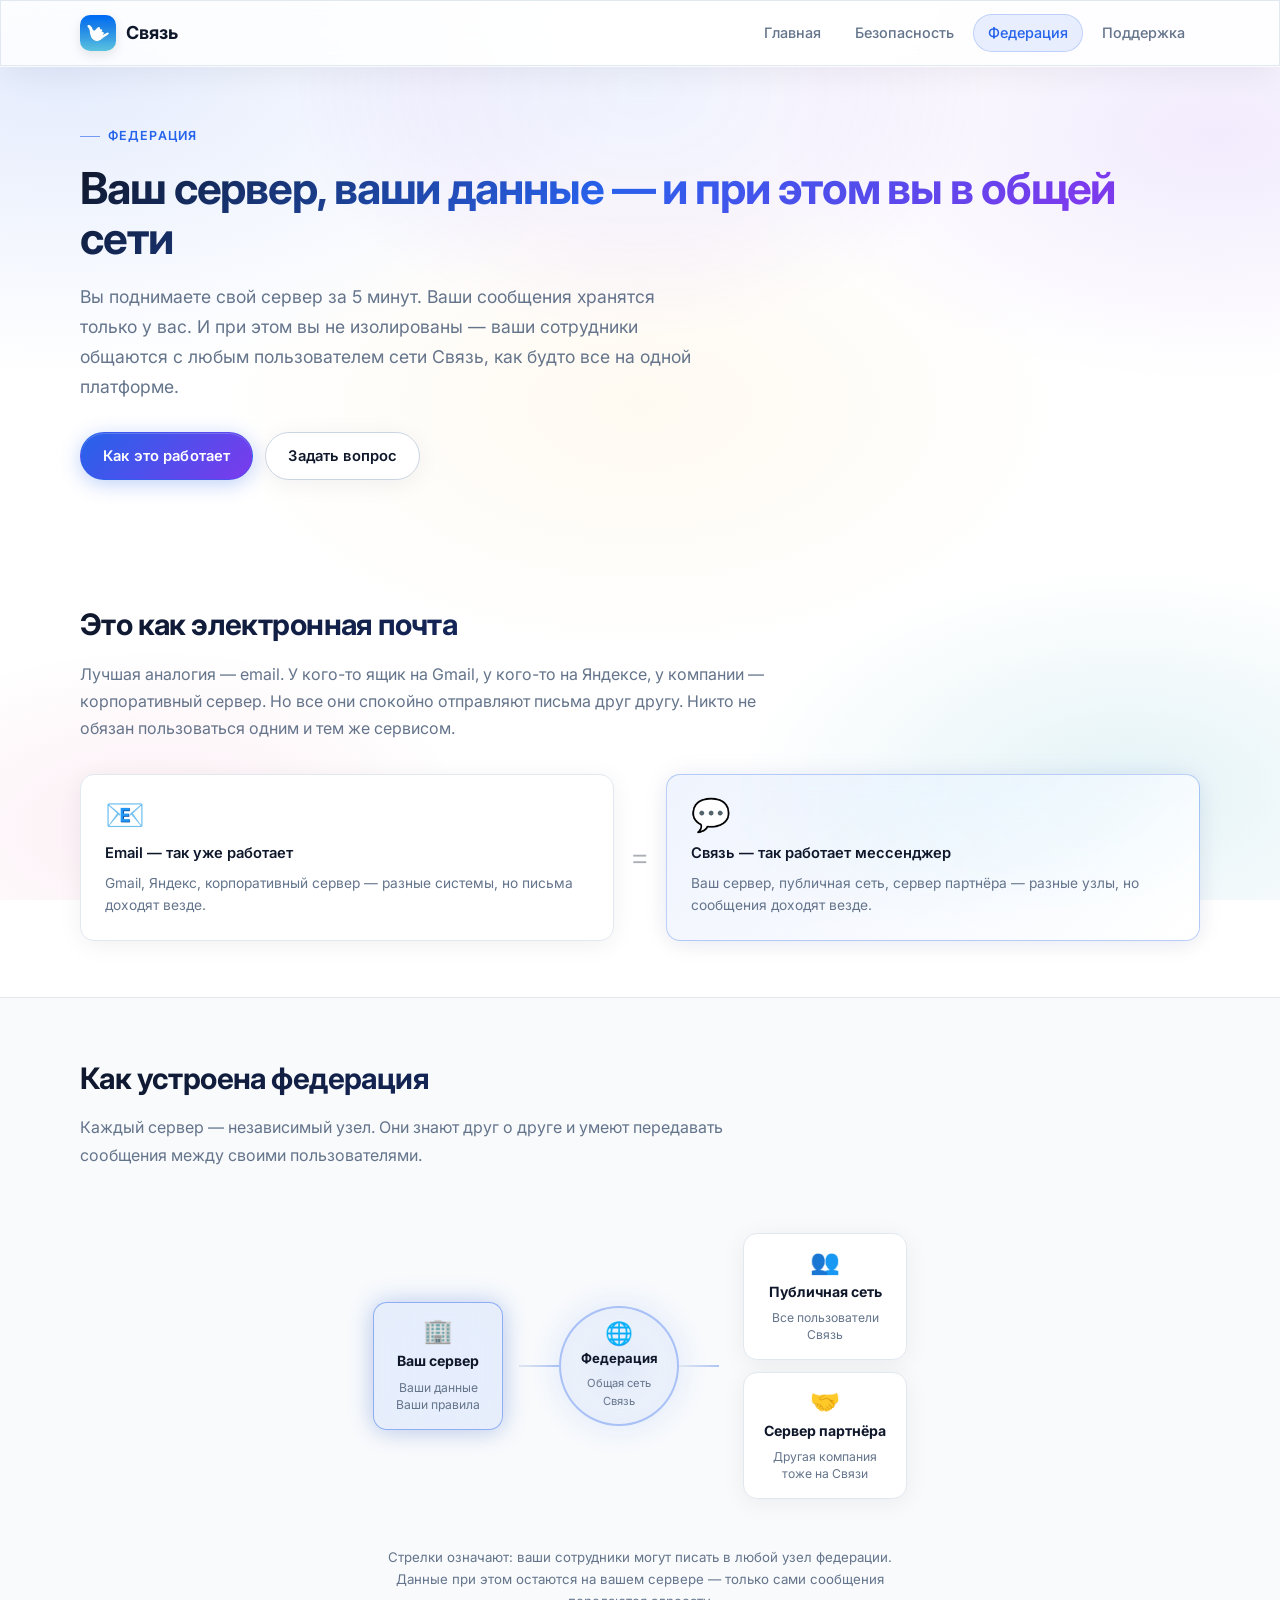
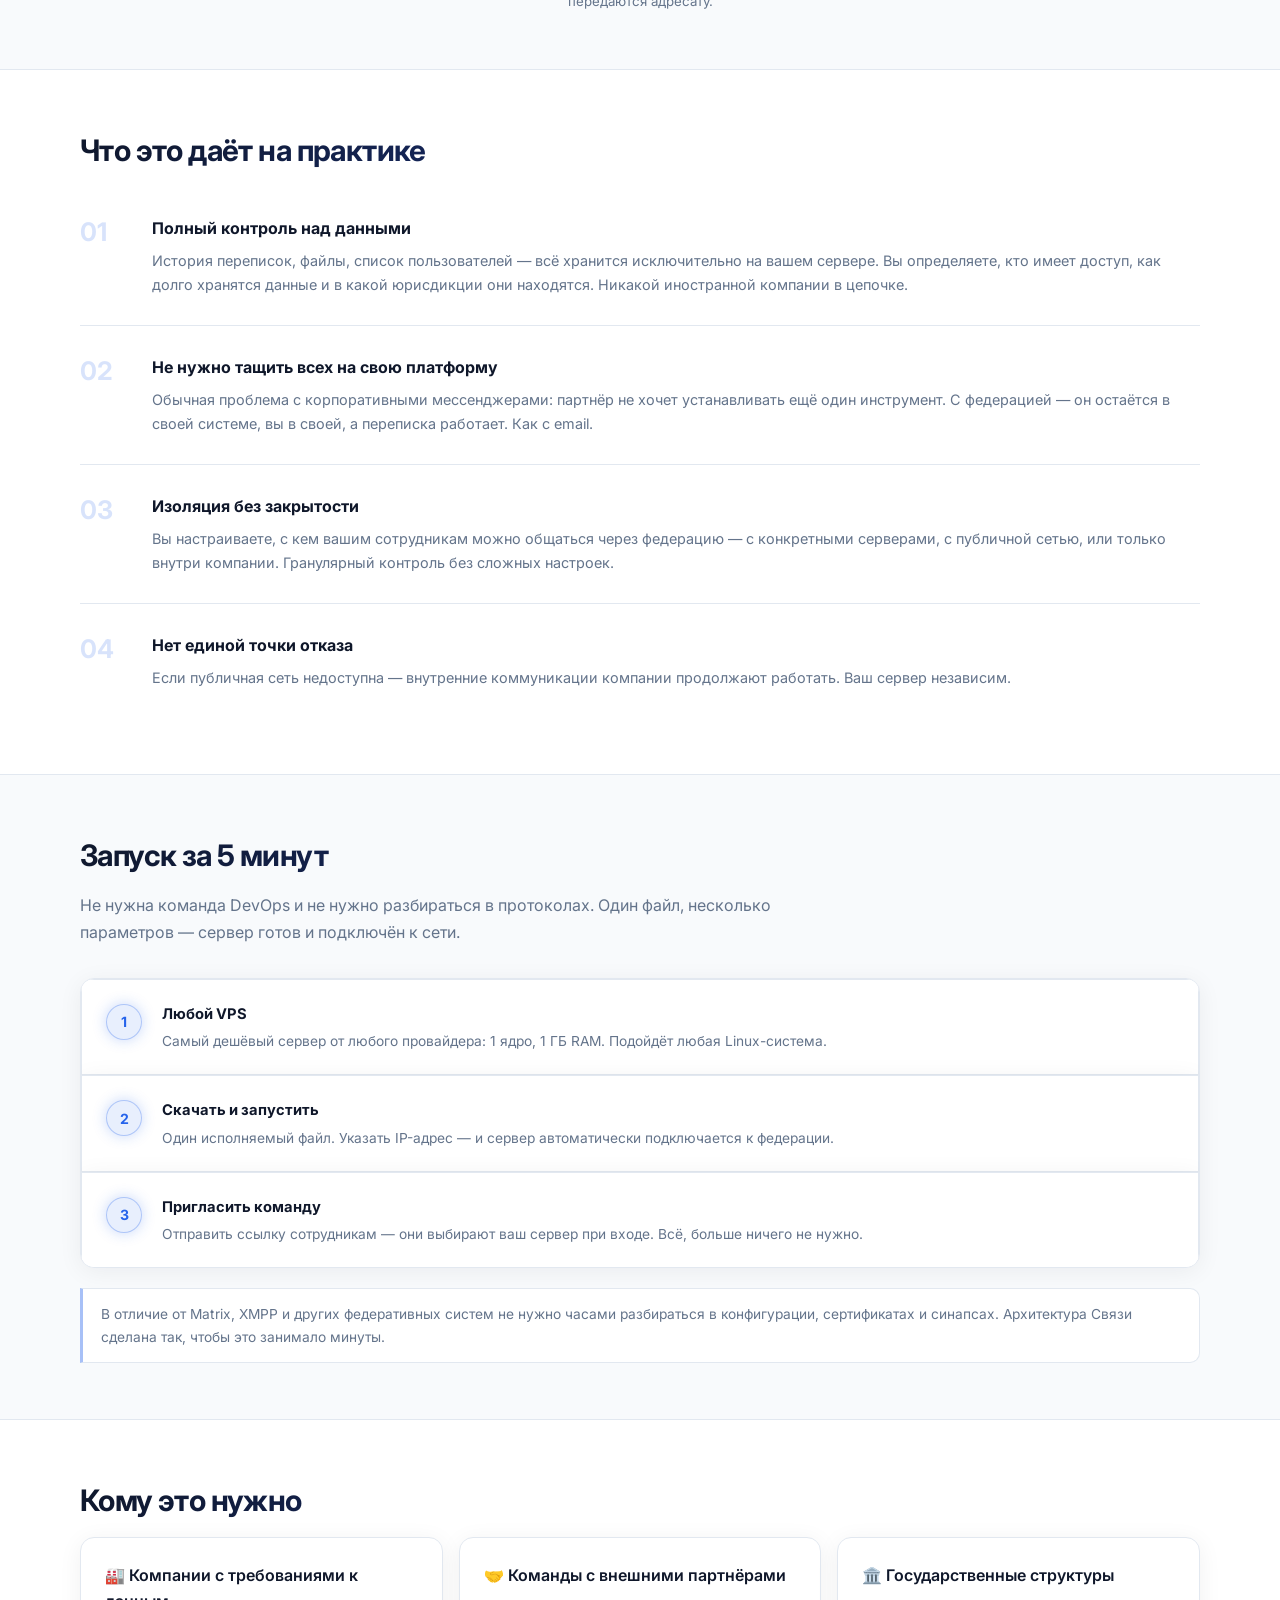
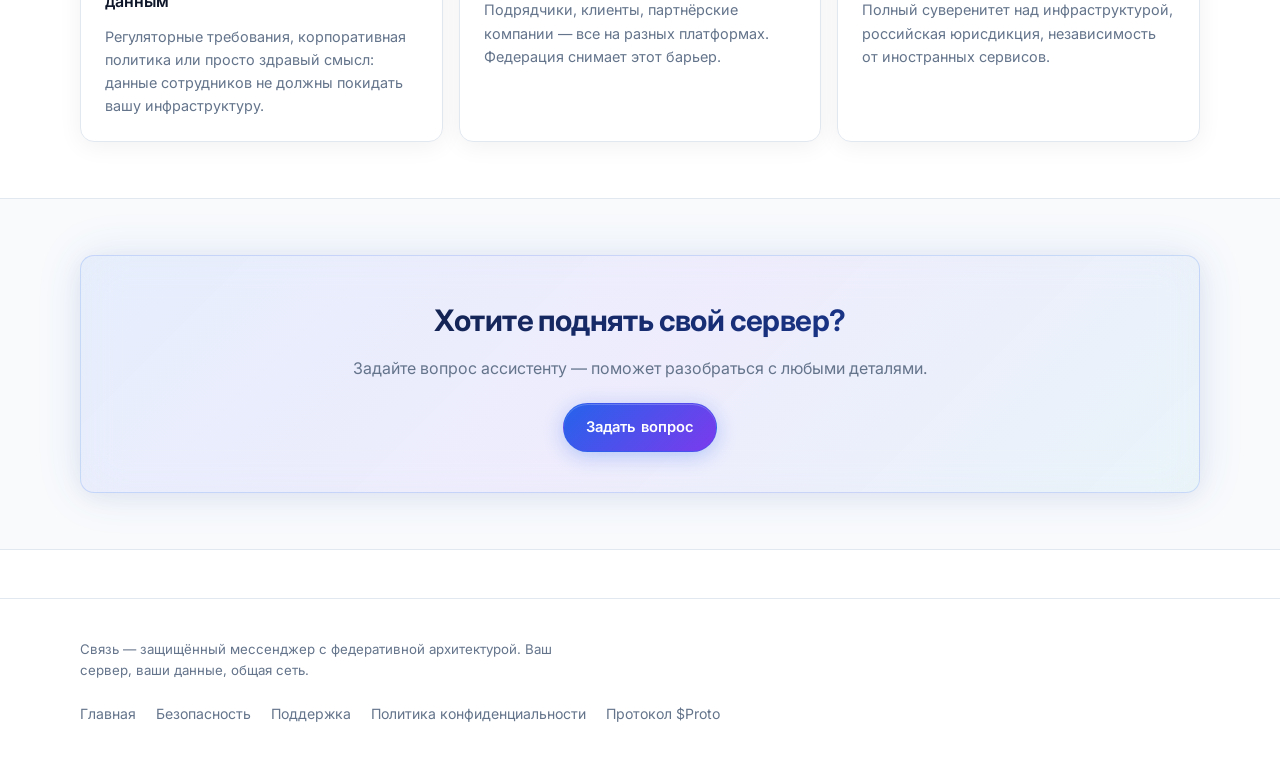
==== commit cdbcf7b0: "Fix duplicate privacy links and resize screenshots Made-with: Cursor" ====
--- a/site/federation.html
+++ b/site/federation.html
@@ -15,7 +15,7 @@
   <header class="site-header">
     <div class="container inner">
       <a class="logo" href="index.html">
-        <span class="logo-mark">С</span>
+        <img src="img/app_icon.png" alt="Связь" class="logo-img" />
         Связь
       </a>
       <nav class="nav" aria-label="Основное меню">
@@ -207,6 +207,7 @@
         <a href="index.html">Главная</a>
         <a href="security.html">Безопасность</a>
         <a href="support.html">Поддержка</a>
+        <a href="privacy.html">Политика конфиденциальности</a>
         <a href="../PROTOCOL_ru.md">Протокол $Proto</a>
       </div>
     </div>
--- a/site/css/styles.css
+++ b/site/css/styles.css
@@ -154,22 +154,21 @@
 }
 .logo:hover { color: var(--text); transform: translateY(-1px); }
 
-.logo-mark {
+.logo-img {
   width: 36px;
   height: 36px;
+  min-width: 36px;
+  min-height: 36px;
+  max-width: 36px;
+  max-height: 36px;
   border-radius: 10px;
-  background: linear-gradient(135deg, #2563eb, #7c3aed, #db2777);
-  box-shadow: 0 4px 16px rgba(37, 99, 235, 0.35);
-  display: grid;
-  place-items: center;
-  font-size: 14px;
-  font-weight: 800;
-  color: #fff;
+  object-fit: cover;
+  box-shadow: 0 4px 12px rgba(0, 0, 0, 0.1);
   transition: transform 0.4s cubic-bezier(0.16, 1, 0.3, 1), box-shadow 0.4s ease;
 }
-.logo:hover .logo-mark {
+.logo:hover .logo-img {
   transform: scale(1.04) rotate(-2deg);
-  box-shadow: 0 6px 22px rgba(37, 99, 235, 0.45);
+  box-shadow: 0 6px 16px rgba(0, 0, 0, 0.15);
 }
 
 .nav {
@@ -512,6 +511,45 @@
 .form textarea { min-height: 120px; resize: vertical; }
 .form-note { font-size: 0.78rem; color: var(--text-muted); margin-top: 12px; }
 .form--support { max-width: 100%; }
+
+/* ── Screenshots Gallery ─────────────────────────────────────── */
+.screenshots-gallery {
+  display: flex;
+  gap: 20px;
+  overflow-x: auto;
+  padding: 20px 0;
+  scroll-snap-type: x mandatory;
+  -webkit-overflow-scrolling: touch;
+  scrollbar-width: none;
+  margin: 0 -20px;
+  padding-inline: 20px;
+}
+.screenshots-gallery::-webkit-scrollbar {
+  display: none;
+}
+.screenshot-item {
+  flex: 0 0 auto;
+  width: 220px;
+  scroll-snap-align: center;
+  border-radius: 24px;
+  overflow: hidden;
+  box-shadow: 0 12px 32px rgba(0, 0, 0, 0.12);
+  border: 4px solid #fff;
+  transition: transform 0.3s ease;
+}
+.screenshot-item:hover {
+  transform: translateY(-4px);
+}
+.screenshot-item img {
+  width: 100%;
+  height: auto;
+  display: block;
+}
+@media (max-width: 640px) {
+  .screenshot-item {
+    width: 180px;
+  }
+}
 
 /* ── CTA strip ───────────────────────────────────────────────── */
 .cta-strip {
